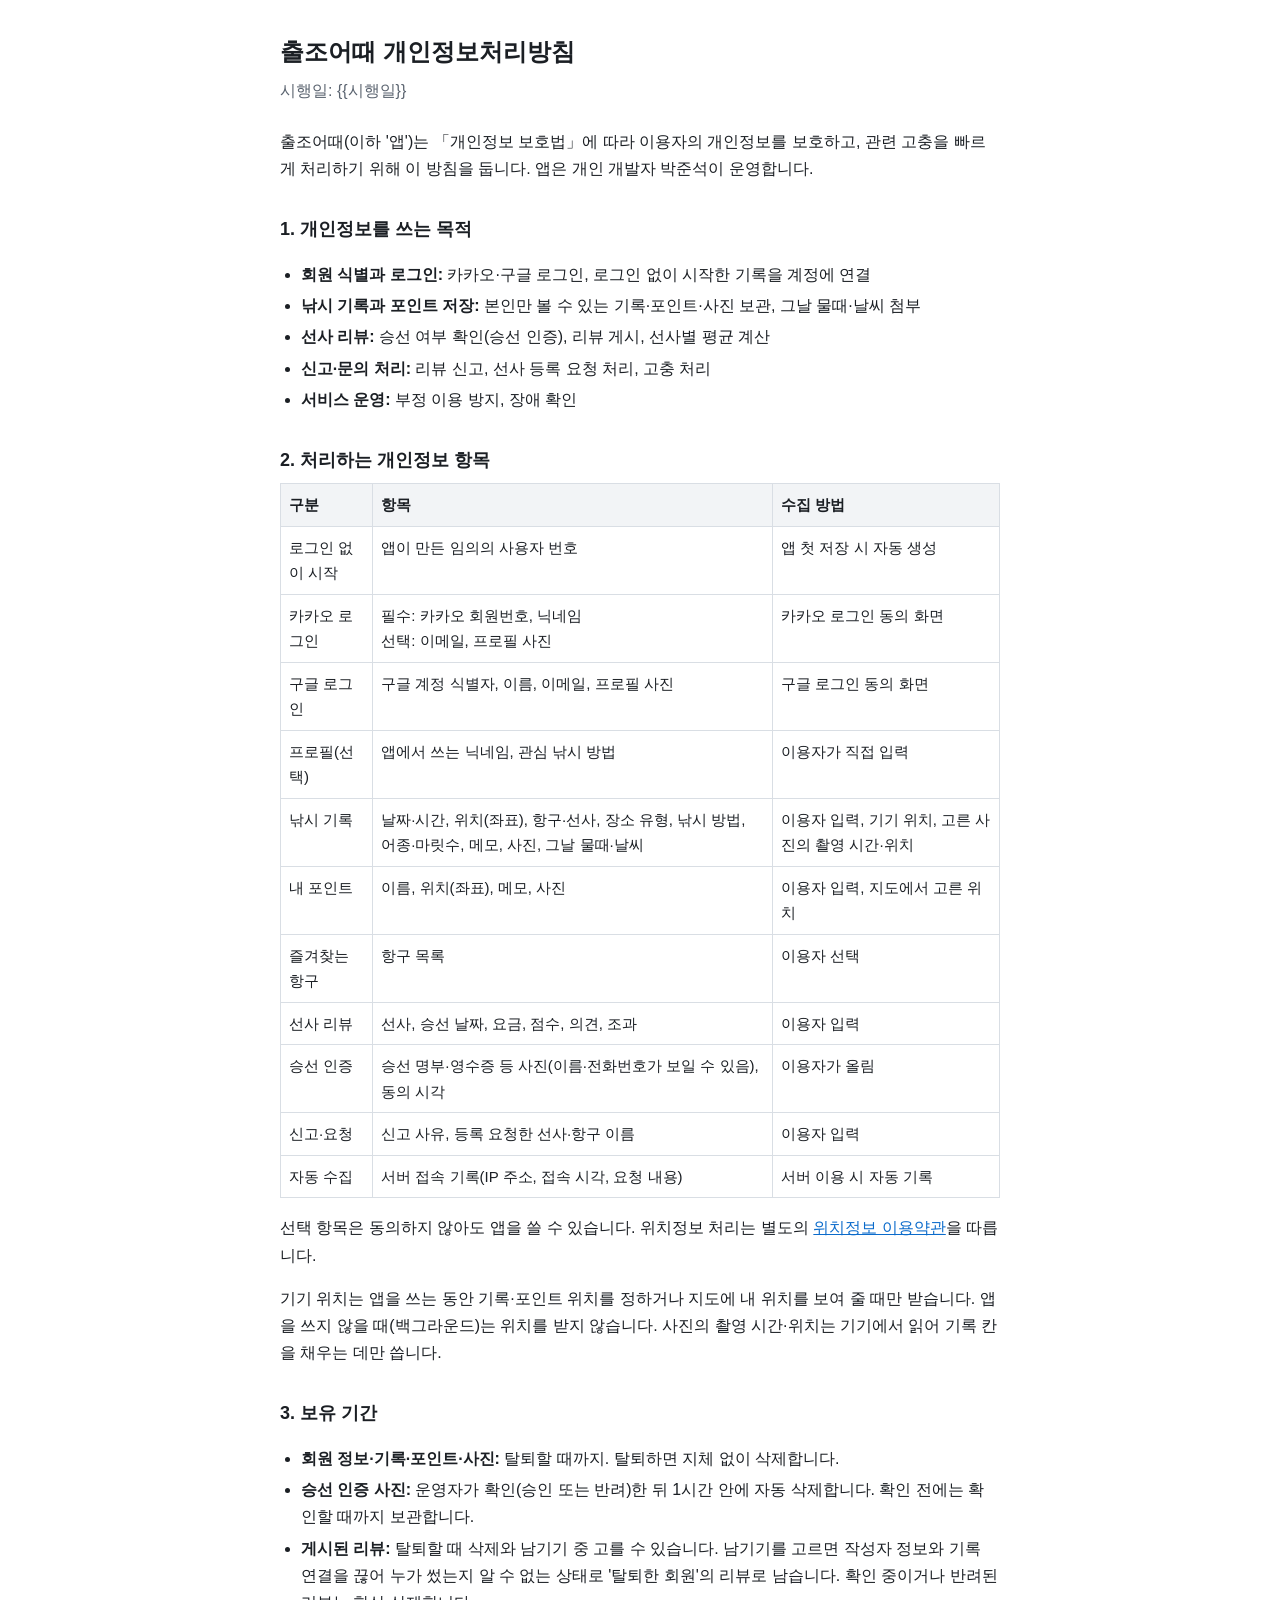
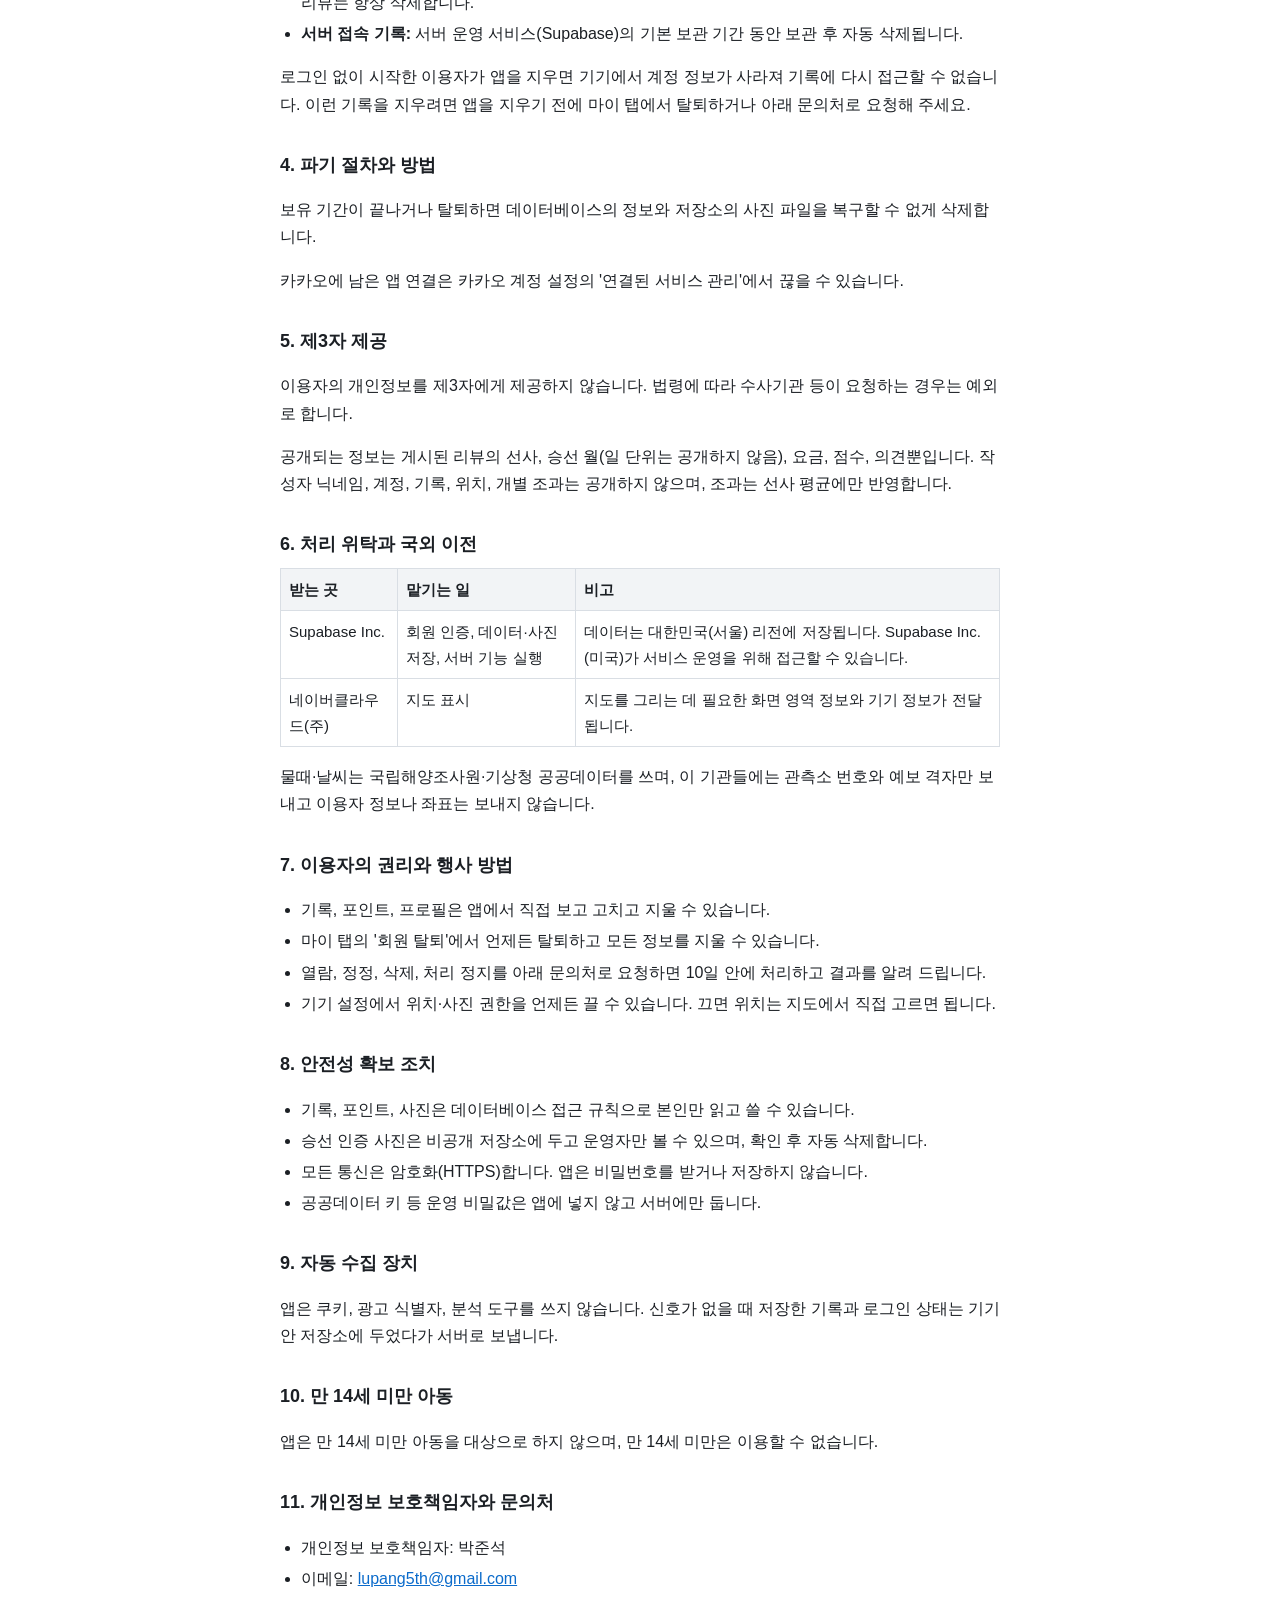
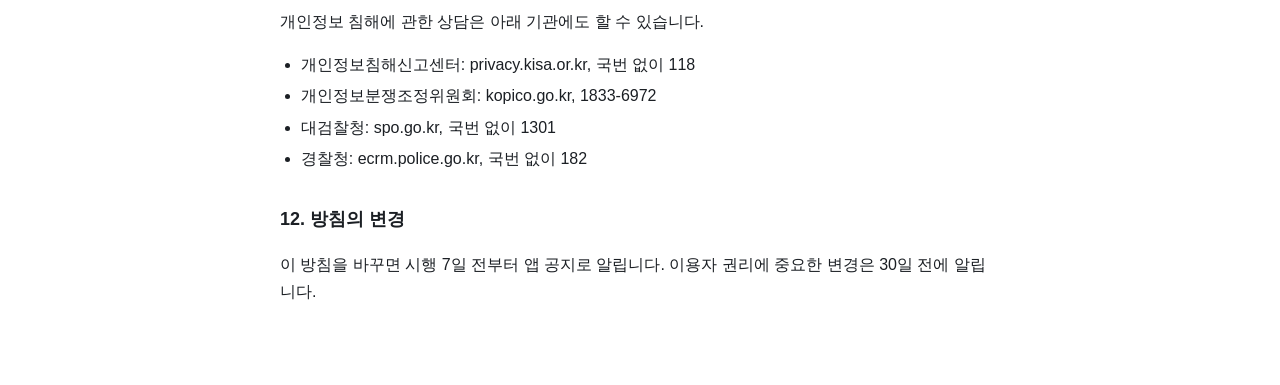
==== privacy.html @ 057c0cb9 "개인정보처리방침·위치정보 이용약관 초안" ====
<!doctype html>
<html lang="ko">
<head>
<meta charset="utf-8">
<meta name="viewport" content="width=device-width, initial-scale=1">
<title>출조어때 개인정보처리방침</title>
<link rel="stylesheet" href="policy.css">
</head>
<body>
<main>
<h1>출조어때 개인정보처리방침</h1>
<p class="meta">시행일: {{시행일}}</p>

<p>출조어때(이하 '앱')는 「개인정보 보호법」에 따라 이용자의 개인정보를 보호하고, 관련 고충을 빠르게 처리하기 위해 이 방침을 둡니다. 앱은 개인 개발자 박준석이 운영합니다.</p>

<h2>1. 개인정보를 쓰는 목적</h2>
<ul>
<li><b>회원 식별과 로그인:</b> 카카오·구글 로그인, 로그인 없이 시작한 기록을 계정에 연결</li>
<li><b>낚시 기록과 포인트 저장:</b> 본인만 볼 수 있는 기록·포인트·사진 보관, 그날 물때·날씨 첨부</li>
<li><b>선사 리뷰:</b> 승선 여부 확인(승선 인증), 리뷰 게시, 선사별 평균 계산</li>
<li><b>신고·문의 처리:</b> 리뷰 신고, 선사 등록 요청 처리, 고충 처리</li>
<li><b>서비스 운영:</b> 부정 이용 방지, 장애 확인</li>
</ul>

<h2>2. 처리하는 개인정보 항목</h2>
<table>
<thead><tr><th>구분</th><th>항목</th><th>수집 방법</th></tr></thead>
<tbody>
<tr><td>로그인 없이 시작</td><td>앱이 만든 임의의 사용자 번호</td><td>앱 첫 저장 시 자동 생성</td></tr>
<tr><td>카카오 로그인</td><td>필수: 카카오 회원번호, 닉네임<br>선택: 이메일, 프로필 사진</td><td>카카오 로그인 동의 화면</td></tr>
<tr><td>구글 로그인</td><td>구글 계정 식별자, 이름, 이메일, 프로필 사진</td><td>구글 로그인 동의 화면</td></tr>
<tr><td>프로필(선택)</td><td>앱에서 쓰는 닉네임, 관심 낚시 방법</td><td>이용자가 직접 입력</td></tr>
<tr><td>낚시 기록</td><td>날짜·시간, 위치(좌표), 항구·선사, 장소 유형, 낚시 방법, 어종·마릿수, 메모, 사진, 그날 물때·날씨</td><td>이용자 입력, 기기 위치, 고른 사진의 촬영 시간·위치</td></tr>
<tr><td>내 포인트</td><td>이름, 위치(좌표), 메모, 사진</td><td>이용자 입력, 지도에서 고른 위치</td></tr>
<tr><td>즐겨찾는 항구</td><td>항구 목록</td><td>이용자 선택</td></tr>
<tr><td>선사 리뷰</td><td>선사, 승선 날짜, 요금, 점수, 의견, 조과</td><td>이용자 입력</td></tr>
<tr><td>승선 인증</td><td>승선 명부·영수증 등 사진(이름·전화번호가 보일 수 있음), 동의 시각</td><td>이용자가 올림</td></tr>
<tr><td>신고·요청</td><td>신고 사유, 등록 요청한 선사·항구 이름</td><td>이용자 입력</td></tr>
<tr><td>자동 수집</td><td>서버 접속 기록(IP 주소, 접속 시각, 요청 내용)</td><td>서버 이용 시 자동 기록</td></tr>
</tbody>
</table>
<p>선택 항목은 동의하지 않아도 앱을 쓸 수 있습니다. 위치정보 처리는 별도의 <a href="location.html">위치정보 이용약관</a>을 따릅니다.</p>
<p>기기 위치는 앱을 쓰는 동안 기록·포인트 위치를 정하거나 지도에 내 위치를 보여 줄 때만 받습니다. 앱을 쓰지 않을 때(백그라운드)는 위치를 받지 않습니다. 사진의 촬영 시간·위치는 기기에서 읽어 기록 칸을 채우는 데만 씁니다.</p>

<h2>3. 보유 기간</h2>
<ul>
<li><b>회원 정보·기록·포인트·사진:</b> 탈퇴할 때까지. 탈퇴하면 지체 없이 삭제합니다.</li>
<li><b>승선 인증 사진:</b> 운영자가 확인(승인 또는 반려)한 뒤 1시간 안에 자동 삭제합니다. 확인 전에는 확인할 때까지 보관합니다.</li>
<li><b>게시된 리뷰:</b> 탈퇴할 때 삭제와 남기기 중 고를 수 있습니다. 남기기를 고르면 작성자 정보와 기록 연결을 끊어 누가 썼는지 알 수 없는 상태로 '탈퇴한 회원'의 리뷰로 남습니다. 확인 중이거나 반려된 리뷰는 항상 삭제합니다.</li>
<li><b>서버 접속 기록:</b> 서버 운영 서비스(Supabase)의 기본 보관 기간 동안 보관 후 자동 삭제됩니다.</li>
</ul>
<p>로그인 없이 시작한 이용자가 앱을 지우면 기기에서 계정 정보가 사라져 기록에 다시 접근할 수 없습니다. 이런 기록을 지우려면 앱을 지우기 전에 마이 탭에서 탈퇴하거나 아래 문의처로 요청해 주세요.</p>

<h2>4. 파기 절차와 방법</h2>
<p>보유 기간이 끝나거나 탈퇴하면 데이터베이스의 정보와 저장소의 사진 파일을 복구할 수 없게 삭제합니다.</p>
<!-- 서버에 KAKAO_ADMIN_KEY를 넣어 카카오 연결 끊기가 켜지면 추가: "카카오로 로그인한 경우 탈퇴할 때 앱과 카카오 계정의 연결도 끊습니다." -->
<p>카카오에 남은 앱 연결은 카카오 계정 설정의 '연결된 서비스 관리'에서 끊을 수 있습니다.</p>

<h2>5. 제3자 제공</h2>
<p>이용자의 개인정보를 제3자에게 제공하지 않습니다. 법령에 따라 수사기관 등이 요청하는 경우는 예외로 합니다.</p>
<p>공개되는 정보는 게시된 리뷰의 선사, 승선 월(일 단위는 공개하지 않음), 요금, 점수, 의견뿐입니다. 작성자 닉네임, 계정, 기록, 위치, 개별 조과는 공개하지 않으며, 조과는 선사 평균에만 반영합니다.</p>

<h2>6. 처리 위탁과 국외 이전</h2>
<table>
<thead><tr><th>받는 곳</th><th>맡기는 일</th><th>비고</th></tr></thead>
<tbody>
<tr><td>Supabase Inc.</td><td>회원 인증, 데이터·사진 저장, 서버 기능 실행</td><td>데이터는 대한민국(서울) 리전에 저장됩니다. Supabase Inc.(미국)가 서비스 운영을 위해 접근할 수 있습니다.</td></tr>
<tr><td>네이버클라우드(주)</td><td>지도 표시</td><td>지도를 그리는 데 필요한 화면 영역 정보와 기기 정보가 전달됩니다.</td></tr>
</tbody>
</table>
<p>물때·날씨는 국립해양조사원·기상청 공공데이터를 쓰며, 이 기관들에는 관측소 번호와 예보 격자만 보내고 이용자 정보나 좌표는 보내지 않습니다.</p>

<h2>7. 이용자의 권리와 행사 방법</h2>
<ul>
<li>기록, 포인트, 프로필은 앱에서 직접 보고 고치고 지울 수 있습니다.</li>
<li>마이 탭의 '회원 탈퇴'에서 언제든 탈퇴하고 모든 정보를 지울 수 있습니다.</li>
<li>열람, 정정, 삭제, 처리 정지를 아래 문의처로 요청하면 10일 안에 처리하고 결과를 알려 드립니다.</li>
<li>기기 설정에서 위치·사진 권한을 언제든 끌 수 있습니다. 끄면 위치는 지도에서 직접 고르면 됩니다.</li>
</ul>

<h2>8. 안전성 확보 조치</h2>
<ul>
<li>기록, 포인트, 사진은 데이터베이스 접근 규칙으로 본인만 읽고 쓸 수 있습니다.</li>
<li>승선 인증 사진은 비공개 저장소에 두고 운영자만 볼 수 있으며, 확인 후 자동 삭제합니다.</li>
<li>모든 통신은 암호화(HTTPS)합니다. 앱은 비밀번호를 받거나 저장하지 않습니다.</li>
<li>공공데이터 키 등 운영 비밀값은 앱에 넣지 않고 서버에만 둡니다.</li>
</ul>

<h2>9. 자동 수집 장치</h2>
<p>앱은 쿠키, 광고 식별자, 분석 도구를 쓰지 않습니다. 신호가 없을 때 저장한 기록과 로그인 상태는 기기 안 저장소에 두었다가 서버로 보냅니다.</p>

<h2>10. 만 14세 미만 아동</h2>
<p>앱은 만 14세 미만 아동을 대상으로 하지 않으며, 만 14세 미만은 이용할 수 없습니다.</p>

<h2>11. 개인정보 보호책임자와 문의처</h2>
<ul>
<li>개인정보 보호책임자: 박준석</li>
<li>이메일: <a href="mailto:lupang5th@gmail.com">lupang5th@gmail.com</a></li>
</ul>
<p>개인정보 침해에 관한 상담은 아래 기관에도 할 수 있습니다.</p>
<ul>
<li>개인정보침해신고센터: privacy.kisa.or.kr, 국번 없이 118</li>
<li>개인정보분쟁조정위원회: kopico.go.kr, 1833-6972</li>
<li>대검찰청: spo.go.kr, 국번 없이 1301</li>
<li>경찰청: ecrm.police.go.kr, 국번 없이 182</li>
</ul>

<h2>12. 방침의 변경</h2>
<p>이 방침을 바꾸면 시행 7일 전부터 앱 공지로 알립니다. 이용자 권리에 중요한 변경은 30일 전에 알립니다.</p>
</main>
</body>
</html>
---- policy.css ----
:root { color-scheme: light dark; --ink: #1b1f24; --sub: #5b6470; --line: #d9dee4; --bg: #fff; --link: #0b6bcb; }
@media (prefers-color-scheme: dark) { :root { --ink: #e8ecf0; --sub: #a0a9b4; --line: #3a424c; --bg: #121417; --link: #6cb2ff; } }
body { margin: 0; background: var(--bg); color: var(--ink); font: 16px/1.7 -apple-system, "Noto Sans KR", "Malgun Gothic", sans-serif; }
main { max-width: 720px; margin: 0 auto; padding: 24px 20px 64px; }
h1 { font-size: 24px; margin: 8px 0 4px; }
h2 { font-size: 18px; margin: 32px 0 8px; }
.meta { color: var(--sub); margin: 0 0 24px; }
a { color: var(--link); }
ul, ol { padding-left: 1.3em; }
li { margin: 4px 0; }
table { width: 100%; border-collapse: collapse; font-size: 15px; margin: 8px 0; }
th, td { border: 1px solid var(--line); padding: 8px; text-align: left; vertical-align: top; }
th { background: color-mix(in srgb, var(--line) 35%, transparent); }
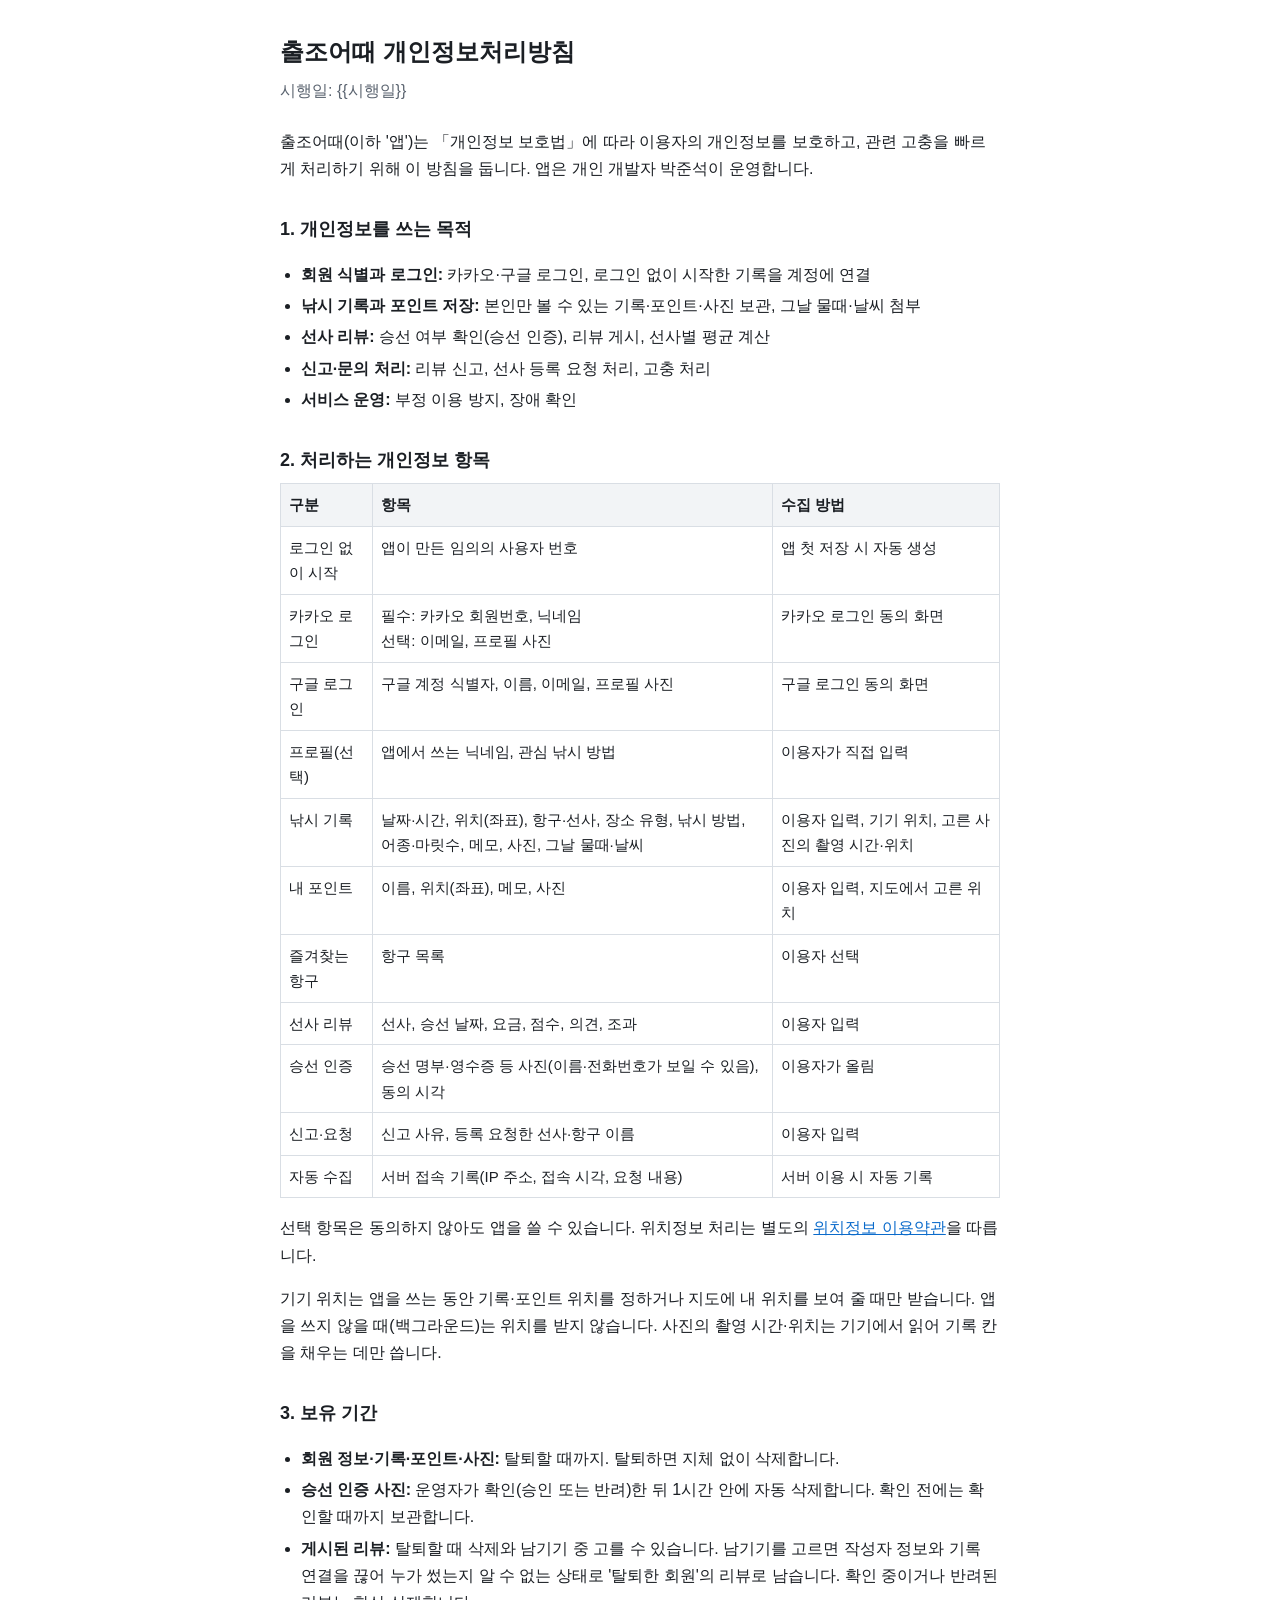
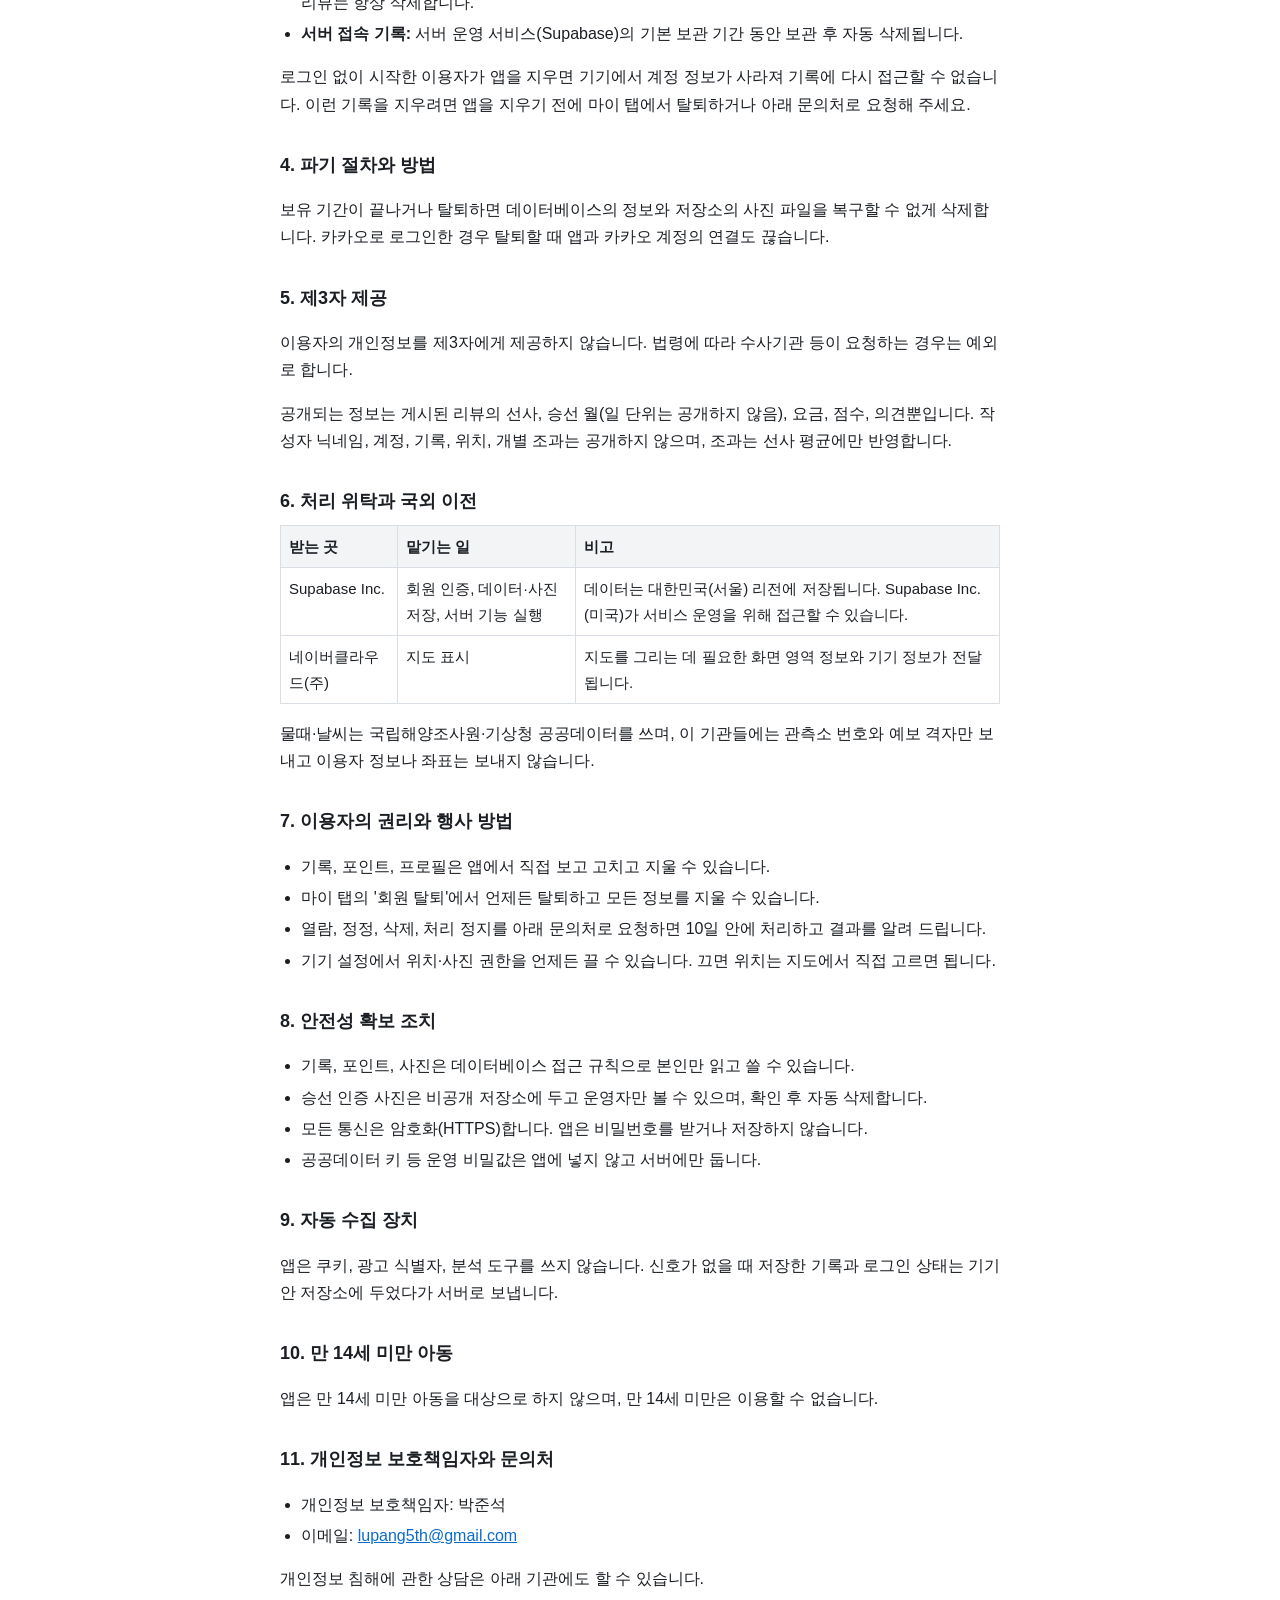
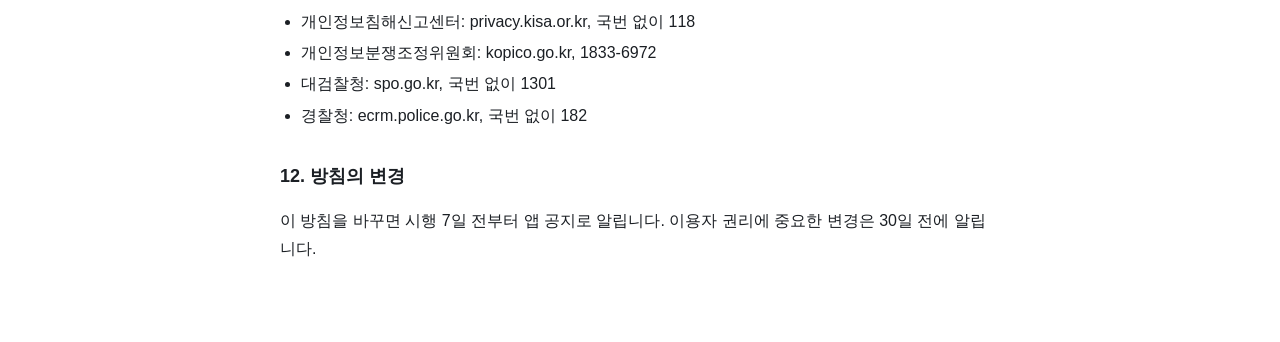
==== commit 9aadb609: "탈퇴 시 카카오 연결 끊기 문구 추가" ====
--- a/privacy.html
+++ b/privacy.html
@@ -52,9 +52,7 @@
 <p>로그인 없이 시작한 이용자가 앱을 지우면 기기에서 계정 정보가 사라져 기록에 다시 접근할 수 없습니다. 이런 기록을 지우려면 앱을 지우기 전에 마이 탭에서 탈퇴하거나 아래 문의처로 요청해 주세요.</p>
 
 <h2>4. 파기 절차와 방법</h2>
-<p>보유 기간이 끝나거나 탈퇴하면 데이터베이스의 정보와 저장소의 사진 파일을 복구할 수 없게 삭제합니다.</p>
-<!-- 서버에 KAKAO_ADMIN_KEY를 넣어 카카오 연결 끊기가 켜지면 추가: "카카오로 로그인한 경우 탈퇴할 때 앱과 카카오 계정의 연결도 끊습니다." -->
-<p>카카오에 남은 앱 연결은 카카오 계정 설정의 '연결된 서비스 관리'에서 끊을 수 있습니다.</p>
+<p>보유 기간이 끝나거나 탈퇴하면 데이터베이스의 정보와 저장소의 사진 파일을 복구할 수 없게 삭제합니다. 카카오로 로그인한 경우 탈퇴할 때 앱과 카카오 계정의 연결도 끊습니다.</p>
 
 <h2>5. 제3자 제공</h2>
 <p>이용자의 개인정보를 제3자에게 제공하지 않습니다. 법령에 따라 수사기관 등이 요청하는 경우는 예외로 합니다.</p>
